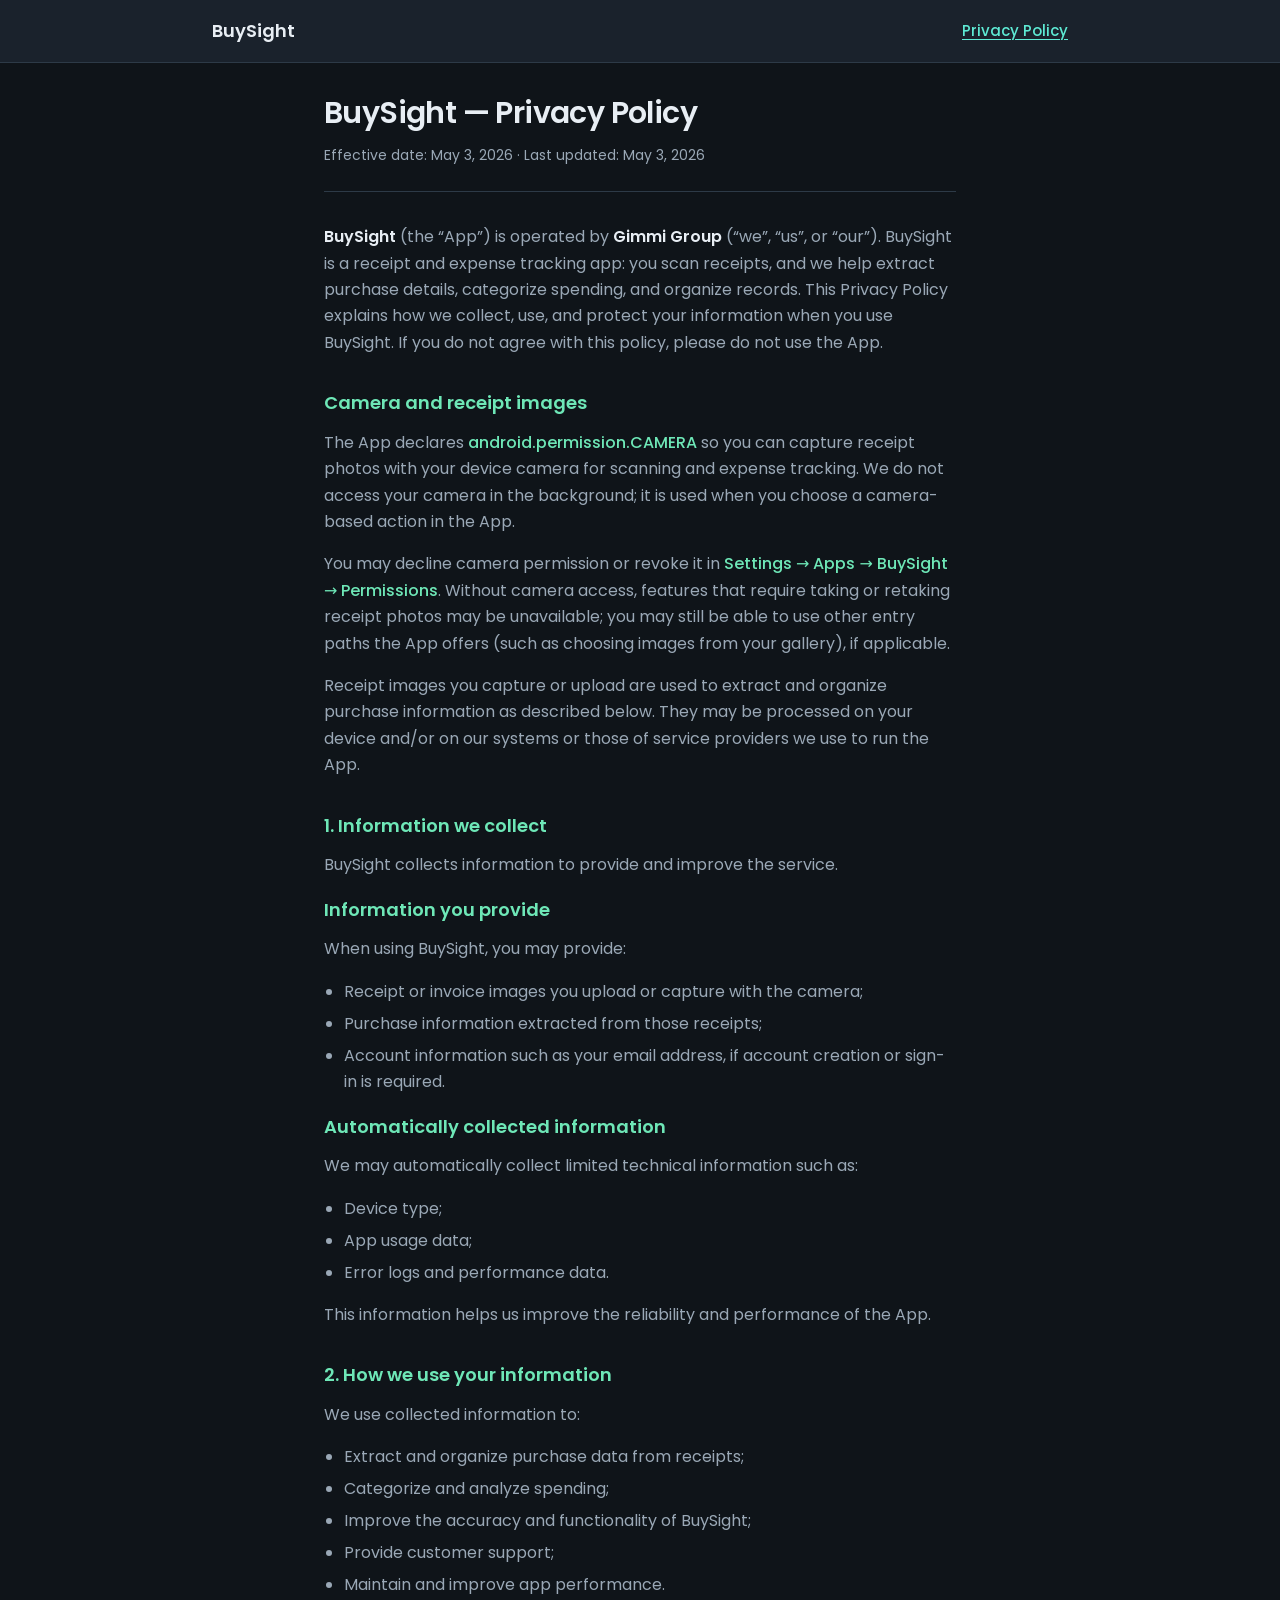
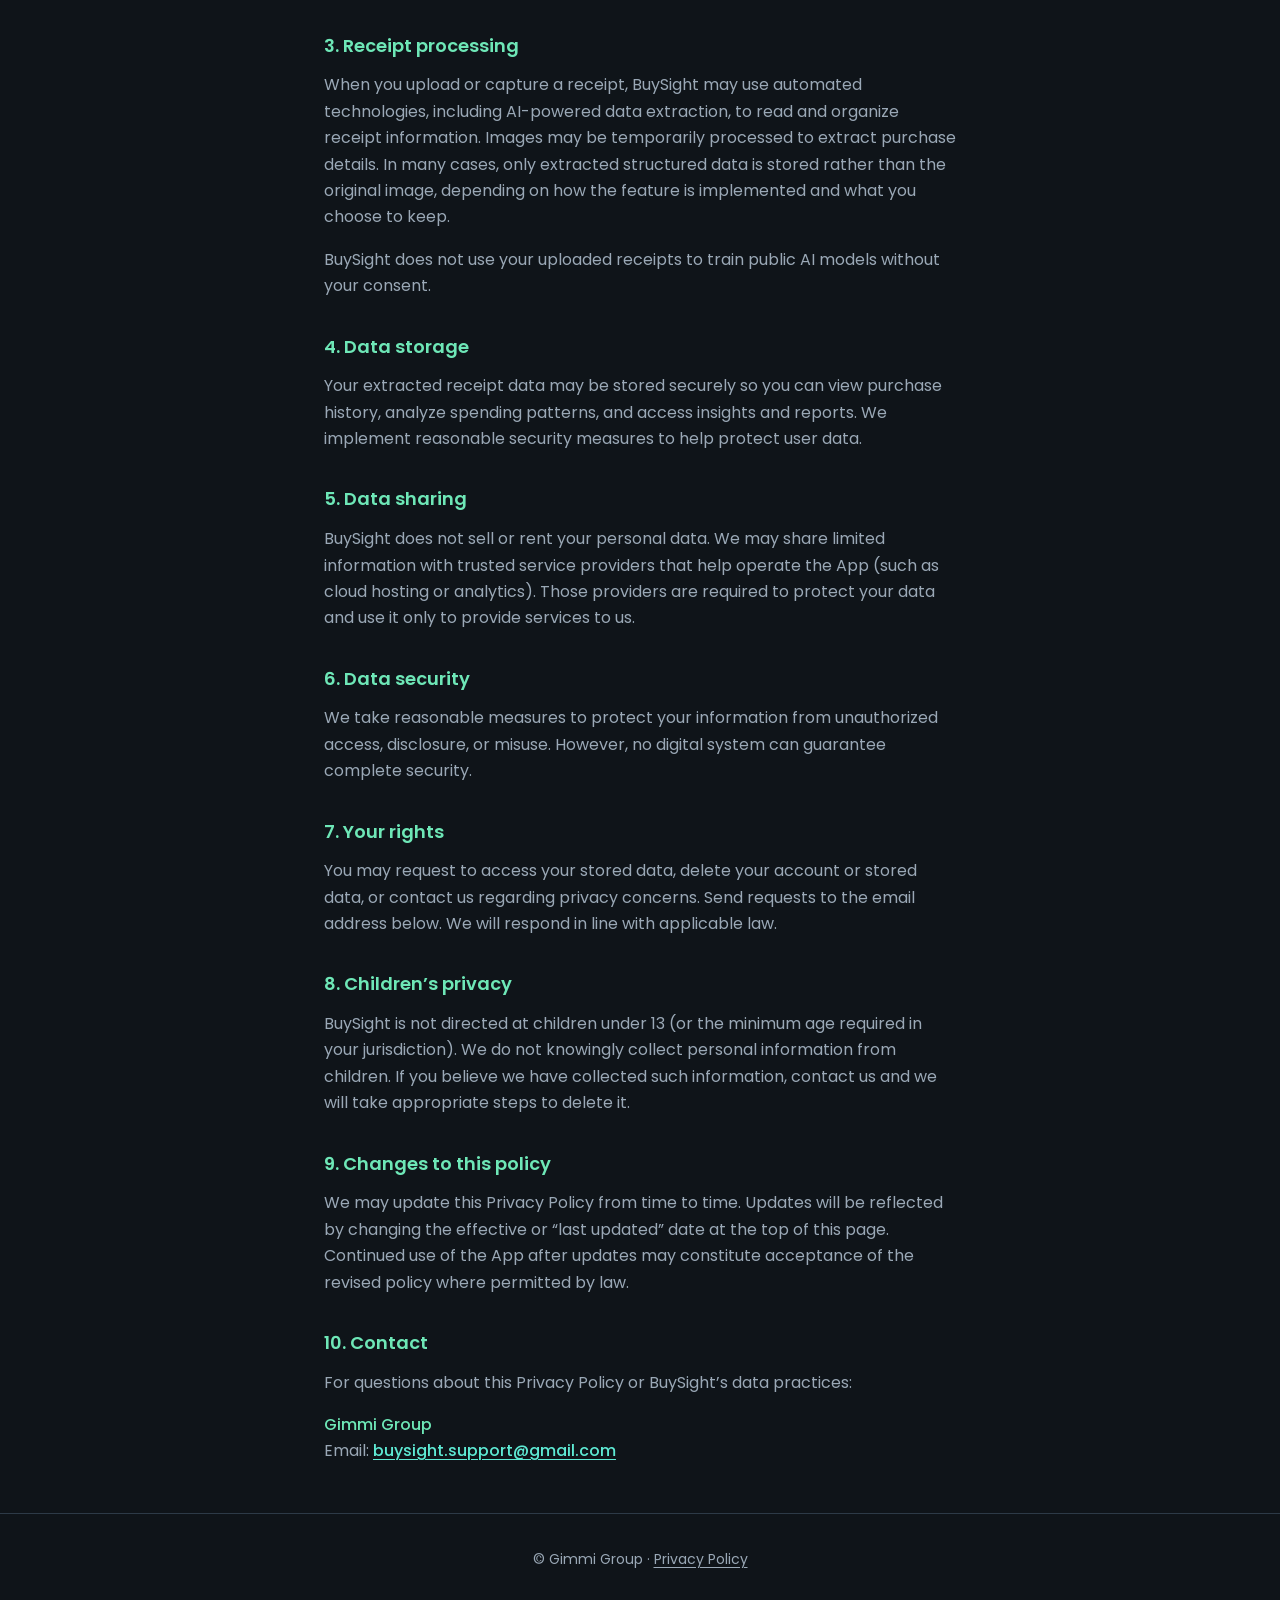
==== privacy.html @ a669921f "Add files via upload" ====
<!DOCTYPE html>
<html lang="en">

<head>
  <meta charset="UTF-8">
  <meta http-equiv="X-UA-Compatible" content="IE=edge">
  <meta name="viewport" content="width=device-width, initial-scale=1.0">
  <title>Privacy Policy — BuySight</title>

  <link rel="icon" href="data:image/svg+xml,%3Csvg xmlns='http://www.w3.org/2000/svg' viewBox='0 0 32 32'%3E%3Crect width='32' height='32' rx='6' fill='%2310b981'/%3E%3Ctext x='16' y='22' text-anchor='middle' fill='white' font-size='16' font-family='system-ui'%3EB%3C/text%3E%3C/svg%3E" type="image/svg+xml">
  <link rel="stylesheet" href="./assets/css/style.css">
  <link rel="preconnect" href="https://fonts.googleapis.com">
  <link rel="preconnect" href="https://fonts.gstatic.com" crossorigin>
  <link href="https://fonts.googleapis.com/css2?family=Poppins:wght@300;400;500;600&display=swap" rel="stylesheet">
</head>

<body class="privacy-page">

  <header class="site-header privacy-site-header">
    <div class="site-header-inner">
      <a class="site-brand" href="./">BuySight</a>
      <nav class="site-nav" aria-label="Main">
        <a href="./privacy.html" aria-current="page">Privacy Policy</a>
      </nav>
    </div>
  </header>

  <main class="privacy-main">

    <article class="privacy-article">

      <header>
        <h1 class="h2 article-title">BuySight — Privacy Policy</h1>
        <p class="privacy-updated">Effective date: May 3, 2026 · Last updated: May 3, 2026</p>
      </header>

      <section class="privacy-section">
        <p>
          <strong class="text-accent-strong">BuySight</strong> (the “App”) is operated by <strong class="text-accent-strong">Gimmi Group</strong> (“we”, “us”, or “our”). BuySight is a receipt and expense tracking app: you scan receipts, and we help extract purchase details, categorize spending, and organize records. This Privacy Policy explains how we collect, use, and protect your information when you use BuySight. If you do not agree with this policy, please do not use the App.
        </p>
      </section>

      <section class="privacy-section">
        <h2 class="h3">Camera and receipt images</h2>
        <p>
          The App declares <strong class="text-accent-soft">android.permission.CAMERA</strong> so you can capture receipt photos with your device camera for scanning and expense tracking. We do not access your camera in the background; it is used when you choose a camera-based action in the App.
        </p>
        <p>
          You may decline camera permission or revoke it in <strong class="text-accent-soft">Settings → Apps → BuySight → Permissions</strong>. Without camera access, features that require taking or retaking receipt photos may be unavailable; you may still be able to use other entry paths the App offers (such as choosing images from your gallery), if applicable.
        </p>
        <p>
          Receipt images you capture or upload are used to extract and organize purchase information as described below. They may be processed on your device and/or on our systems or those of service providers we use to run the App.
        </p>
      </section>

      <section class="privacy-section">
        <h2 class="h3">1. Information we collect</h2>
        <p>BuySight collects information to provide and improve the service.</p>

        <h3 class="h3 privacy-subheading">Information you provide</h3>
        <p>When using BuySight, you may provide:</p>
        <ul>
          <li>Receipt or invoice images you upload or capture with the camera;</li>
          <li>Purchase information extracted from those receipts;</li>
          <li>Account information such as your email address, if account creation or sign-in is required.</li>
        </ul>

        <h3 class="h3 privacy-subheading">Automatically collected information</h3>
        <p>We may automatically collect limited technical information such as:</p>
        <ul>
          <li>Device type;</li>
          <li>App usage data;</li>
          <li>Error logs and performance data.</li>
        </ul>
        <p>This information helps us improve the reliability and performance of the App.</p>
      </section>

      <section class="privacy-section">
        <h2 class="h3">2. How we use your information</h2>
        <p>We use collected information to:</p>
        <ul>
          <li>Extract and organize purchase data from receipts;</li>
          <li>Categorize and analyze spending;</li>
          <li>Improve the accuracy and functionality of BuySight;</li>
          <li>Provide customer support;</li>
          <li>Maintain and improve app performance.</li>
        </ul>
      </section>

      <section class="privacy-section">
        <h2 class="h3">3. Receipt processing</h2>
        <p>
          When you upload or capture a receipt, BuySight may use automated technologies, including AI-powered data extraction, to read and organize receipt information. Images may be temporarily processed to extract purchase details. In many cases, only extracted structured data is stored rather than the original image, depending on how the feature is implemented and what you choose to keep.
        </p>
        <p>
          BuySight does not use your uploaded receipts to train public AI models without your consent.
        </p>
      </section>

      <section class="privacy-section">
        <h2 class="h3">4. Data storage</h2>
        <p>
          Your extracted receipt data may be stored securely so you can view purchase history, analyze spending patterns, and access insights and reports. We implement reasonable security measures to help protect user data.
        </p>
      </section>

      <section class="privacy-section">
        <h2 class="h3">5. Data sharing</h2>
        <p>
          BuySight does not sell or rent your personal data. We may share limited information with trusted service providers that help operate the App (such as cloud hosting or analytics). Those providers are required to protect your data and use it only to provide services to us.
        </p>
      </section>

      <section class="privacy-section">
        <h2 class="h3">6. Data security</h2>
        <p>
          We take reasonable measures to protect your information from unauthorized access, disclosure, or misuse. However, no digital system can guarantee complete security.
        </p>
      </section>

      <section class="privacy-section">
        <h2 class="h3">7. Your rights</h2>
        <p>
          You may request to access your stored data, delete your account or stored data, or contact us regarding privacy concerns. Send requests to the email address below. We will respond in line with applicable law.
        </p>
      </section>

      <section class="privacy-section">
        <h2 class="h3">8. Children’s privacy</h2>
        <p>
          BuySight is not directed at children under 13 (or the minimum age required in your jurisdiction). We do not knowingly collect personal information from children. If you believe we have collected such information, contact us and we will take appropriate steps to delete it.
        </p>
      </section>

      <section class="privacy-section">
        <h2 class="h3">9. Changes to this policy</h2>
        <p>
          We may update this Privacy Policy from time to time. Updates will be reflected by changing the effective or “last updated” date at the top of this page. Continued use of the App after updates may constitute acceptance of the revised policy where permitted by law.
        </p>
      </section>

      <section class="privacy-section">
        <h2 class="h3">10. Contact</h2>
        <p>
          For questions about this Privacy Policy or BuySight’s data practices:
        </p>
        <p>
          <strong class="text-accent-soft">Gimmi Group</strong><br>
          Email: <a href="mailto:buysight.support@gmail.com" class="privacy-contact-link">buysight.support@gmail.com</a>
        </p>
      </section>

    </article>

  </main>

  <footer class="site-footer privacy-site-footer">
    <p>© Gimmi Group · <a href="./privacy.html">Privacy Policy</a></p>
  </footer>

</body>

</html>
---- assets/css/style.css ----
/* BuySight site + privacy policy */

:root {
  --bg: #0f1419;
  --surface: #1a222c;
  --text: #e8eef4;
  --text-muted: #9aa8b6;
  --accent: #34d399;
  --accent-strong: #6ee7b7;
  --link: #5eead4;
  --border: #2d3a47;
}

*,
*::before,
*::after {
  box-sizing: border-box;
}

html {
  font-size: 16px;
  -webkit-text-size-adjust: 100%;
}

body {
  margin: 0;
  font-family: "Poppins", system-ui, sans-serif;
  font-weight: 400;
  line-height: 1.65;
  color: var(--text);
  background: var(--bg);
  min-height: 100vh;
}

a {
  color: var(--link);
  text-decoration-thickness: 1px;
  text-underline-offset: 0.2em;
}

a:hover {
  color: var(--accent-strong);
}

/* ——— Landing (index) ——— */

.site-page {
  display: flex;
  flex-direction: column;
  min-height: 100vh;
}

.site-header {
  border-bottom: 1px solid var(--border);
  background: var(--surface);
}

.site-header-inner {
  max-width: 56rem;
  margin: 0 auto;
  padding: 1rem 1.25rem;
  display: flex;
  align-items: center;
  justify-content: space-between;
  gap: 1rem;
}

.site-brand {
  font-weight: 600;
  font-size: 1.125rem;
  color: var(--text);
  text-decoration: none;
}

.site-brand:hover {
  color: var(--accent-strong);
}

.site-nav a {
  font-weight: 500;
  font-size: 0.9375rem;
}

.site-main {
  flex: 1;
  max-width: 56rem;
  margin: 0 auto;
  padding: 3rem 1.25rem;
  width: 100%;
}

.site-hero {
  text-align: center;
  padding: 2rem 0;
}

.site-title {
  margin: 0 0 0.5rem;
  font-size: clamp(2rem, 5vw, 2.75rem);
  font-weight: 600;
  letter-spacing: -0.02em;
}

.site-lead {
  margin: 0 0 1.5rem;
  color: var(--text-muted);
  font-size: 1.0625rem;
}

.site-meta {
  margin: 0;
}

.site-link-primary {
  font-weight: 500;
}

.site-footer {
  border-top: 1px solid var(--border);
  padding: 1.25rem;
  text-align: center;
  font-size: 0.875rem;
  color: var(--text-muted);
}

.site-footer a {
  color: var(--text-muted);
}

.site-footer a:hover {
  color: var(--accent-strong);
}

/* ——— Privacy page ——— */

.privacy-page {
  display: flex;
  flex-direction: column;
  min-height: 100vh;
}

.privacy-site-header {
  flex-shrink: 0;
}

.privacy-main {
  flex: 1;
  max-width: 42rem;
  margin: 0 auto;
  padding: 2rem 1.25rem 3rem;
  width: 100%;
}

.privacy-article > header {
  margin-bottom: 2rem;
  padding-bottom: 1.5rem;
  border-bottom: 1px solid var(--border);
}

.h2.article-title,
.article-title.h2 {
  margin: 0 0 0.75rem;
  font-size: clamp(1.5rem, 4vw, 1.875rem);
  font-weight: 600;
  letter-spacing: -0.02em;
  line-height: 1.25;
}

.privacy-updated {
  margin: 0;
  font-size: 0.875rem;
  color: var(--text-muted);
}

.privacy-section {
  margin-bottom: 2rem;
}

.privacy-section:last-of-type {
  margin-bottom: 0;
}

.privacy-section .h3,
.privacy-section h2.h3 {
  margin: 0 0 0.75rem;
  font-size: 1.125rem;
  font-weight: 600;
  color: var(--accent-strong);
}

.privacy-subheading {
  margin-top: 1.25rem;
  margin-bottom: 0.5rem;
  font-size: 1rem;
  font-weight: 500;
  color: var(--text);
}

.privacy-section p {
  margin: 0 0 1rem;
  color: var(--text-muted);
}

.privacy-section p:last-child {
  margin-bottom: 0;
}

.privacy-section ul {
  margin: 0 0 1rem;
  padding-left: 1.25rem;
  color: var(--text-muted);
}

.privacy-section li {
  margin-bottom: 0.35rem;
}

.text-accent-strong {
  color: var(--text);
  font-weight: 600;
}

.text-accent-soft {
  color: var(--accent-strong);
  font-weight: 500;
}

.privacy-contact-link {
  font-weight: 500;
}

.privacy-site-footer {
  flex-shrink: 0;
}
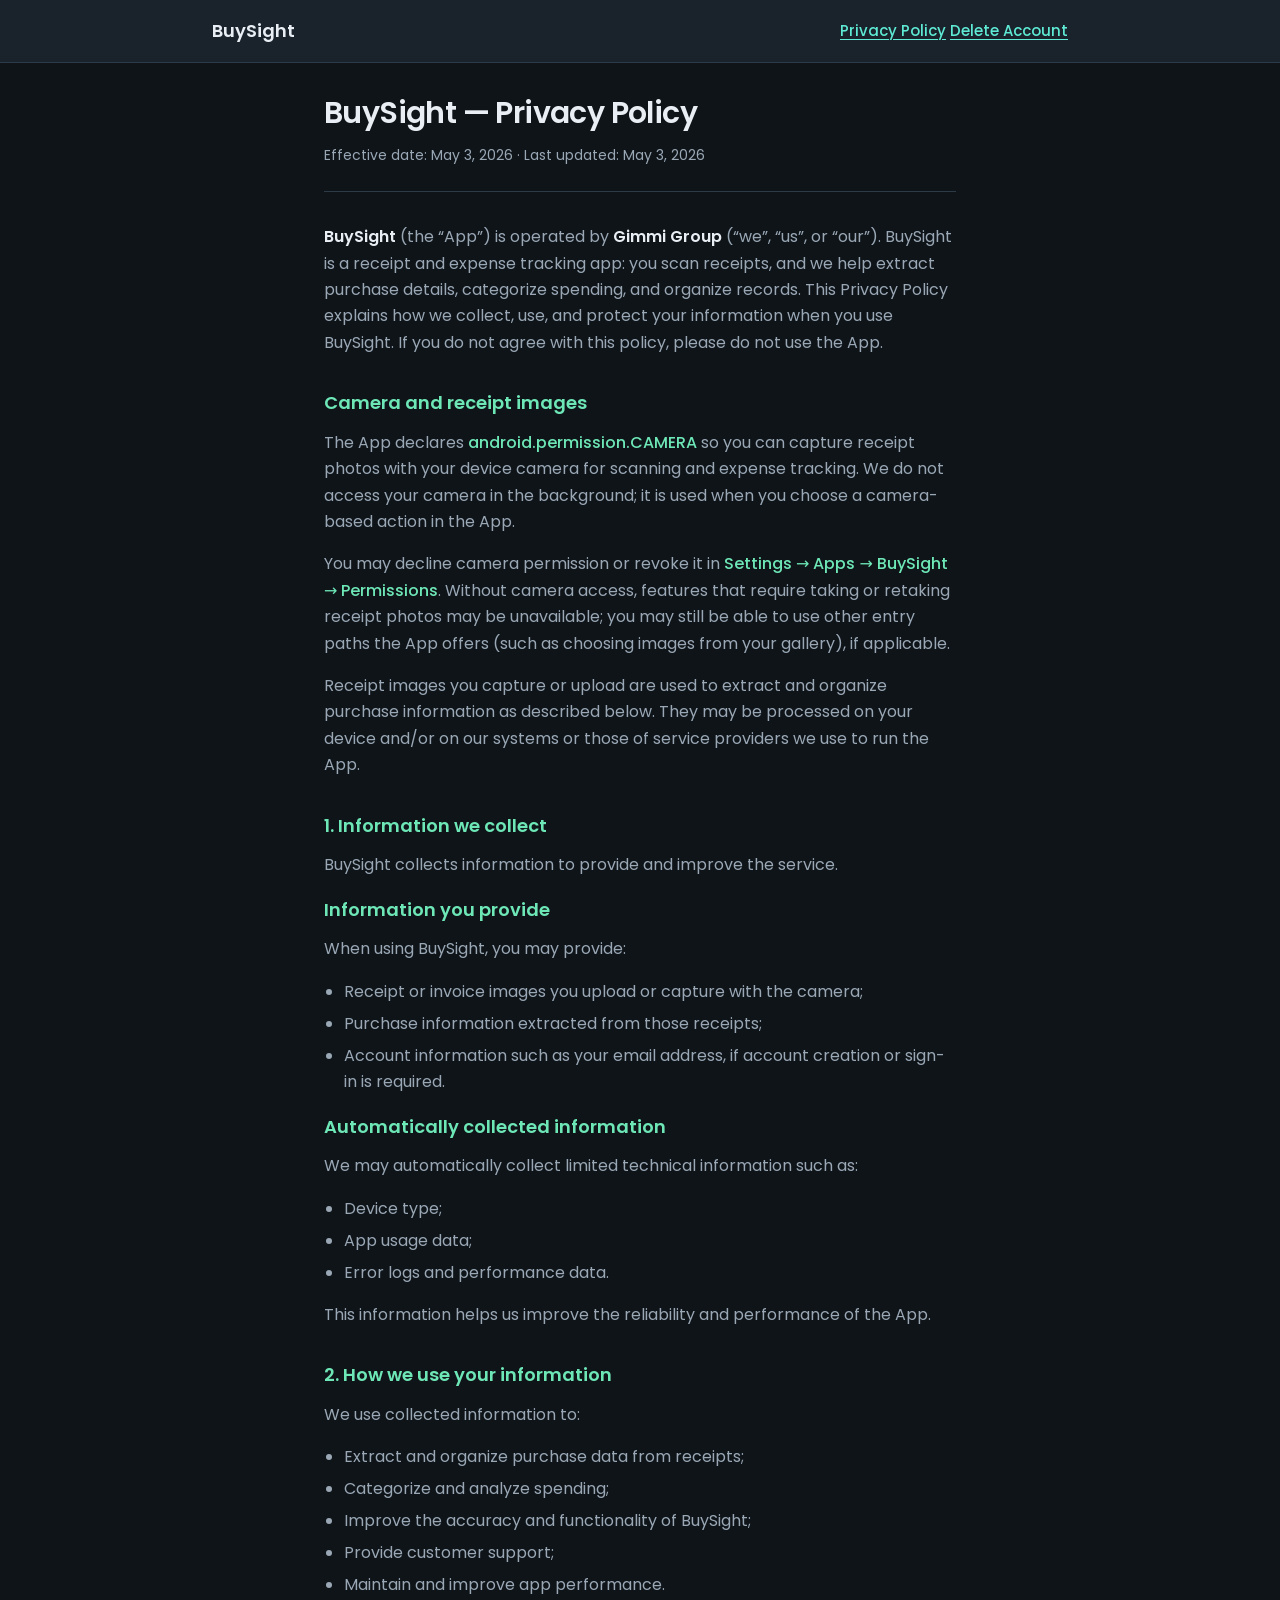
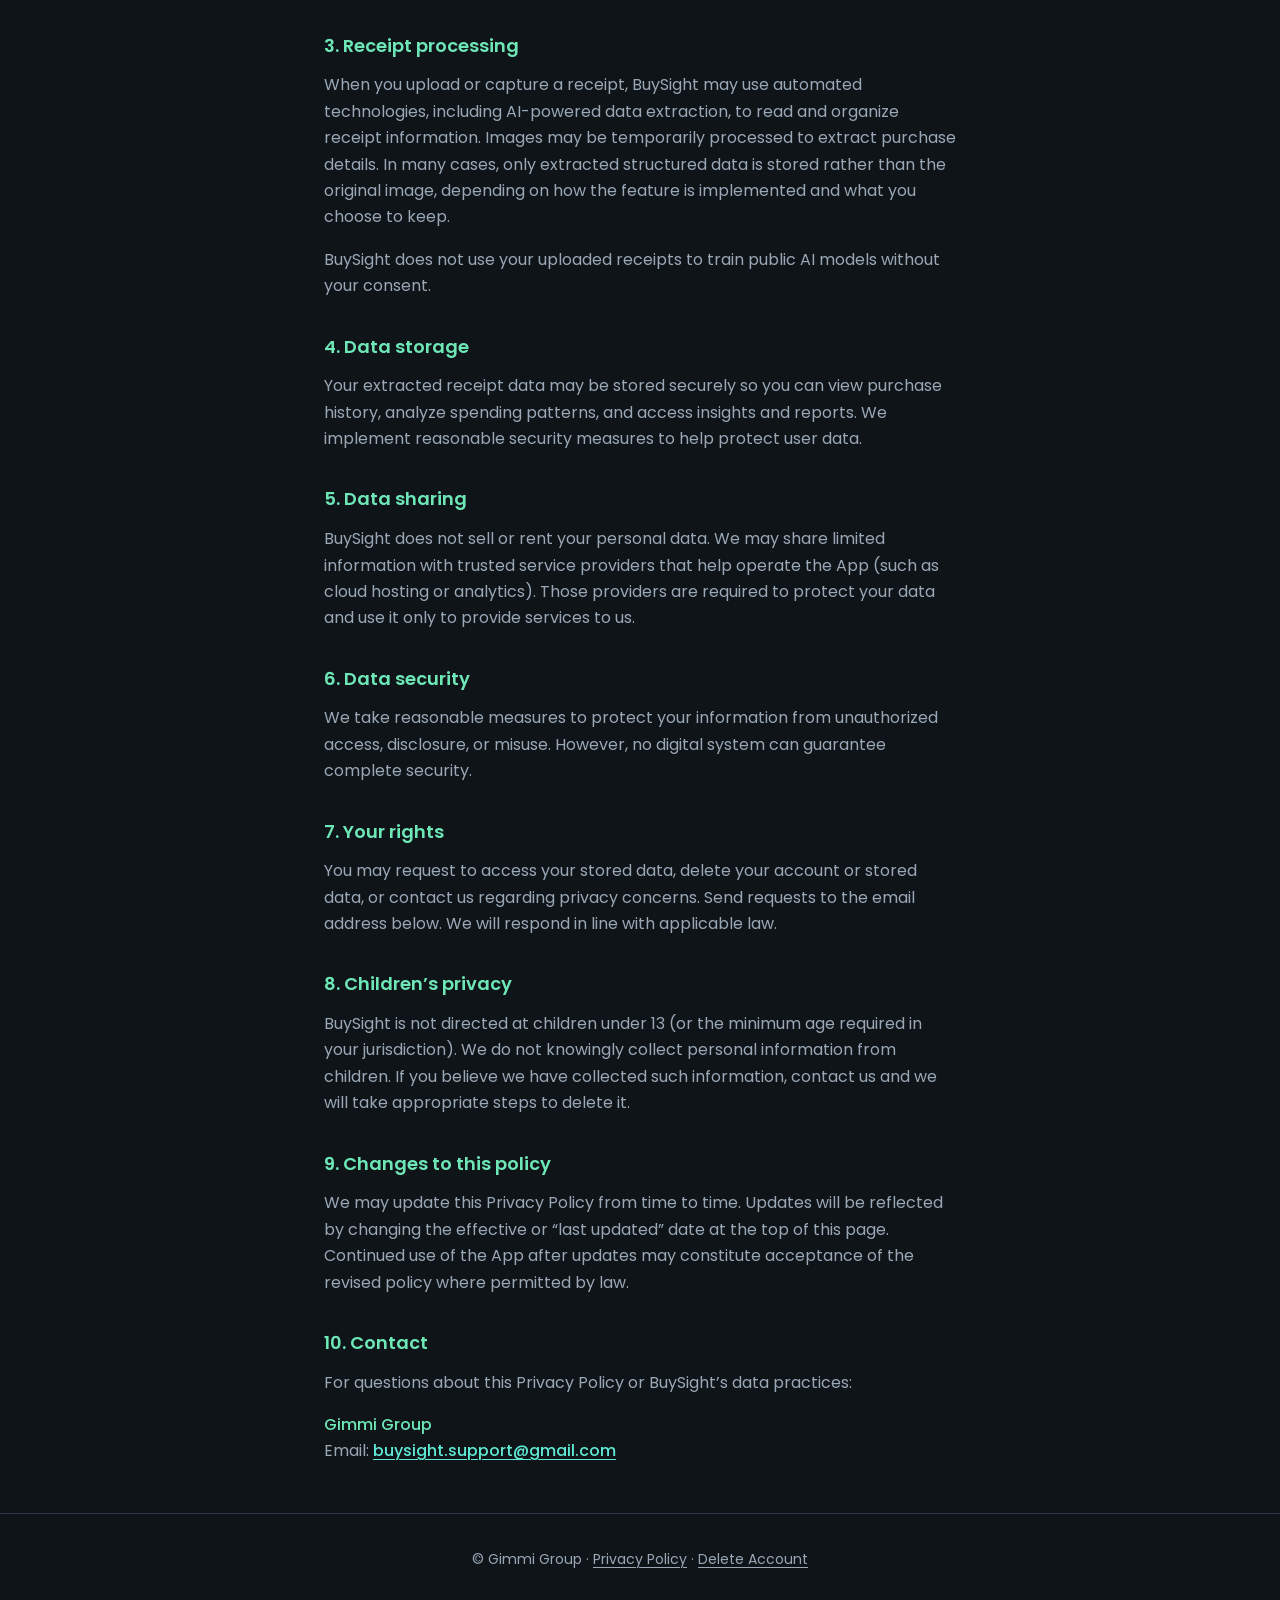
==== commit 9d0d98d4: "Add files via upload" ====
--- a/privacy.html
+++ b/privacy.html
@@ -21,6 +21,7 @@
       <a class="site-brand" href="./">BuySight</a>
       <nav class="site-nav" aria-label="Main">
         <a href="./privacy.html" aria-current="page">Privacy Policy</a>
+        <a href="./delete-account.html">Delete Account</a>
       </nav>
     </div>
   </header>
@@ -155,7 +156,7 @@
   </main>
 
   <footer class="site-footer privacy-site-footer">
-    <p>© Gimmi Group · <a href="./privacy.html">Privacy Policy</a></p>
+    <p>© Gimmi Group · <a href="./privacy.html">Privacy Policy</a> · <a href="./delete-account.html">Delete Account</a></p>
   </footer>
 
 </body>
